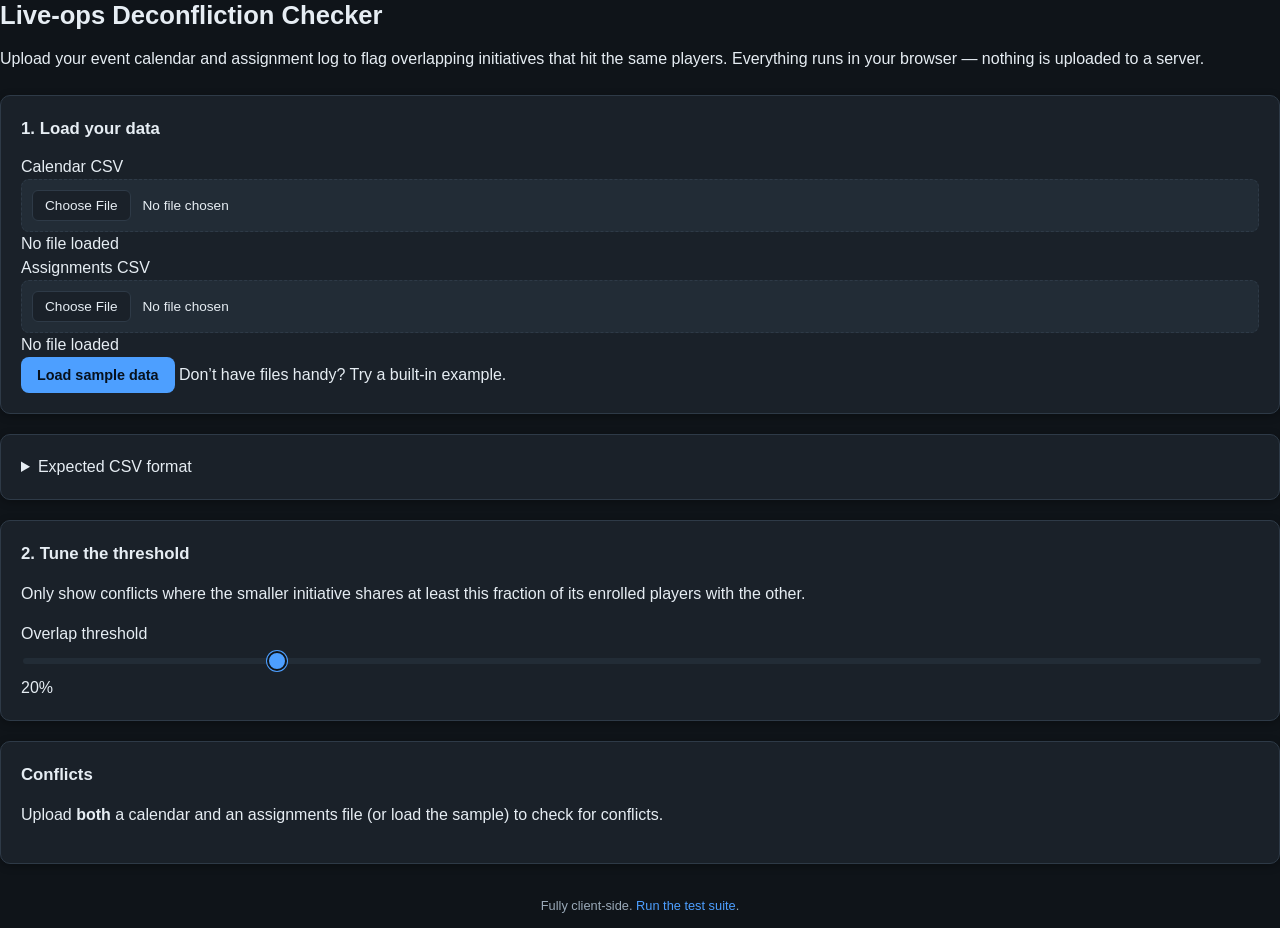
==== index.html @ 66efedea "Add Live-ops Deconfliction Checker static web app Self-contained client-side tool to flag concurrent" ====
<!DOCTYPE html>
<html lang="en">
<head>
  <meta charset="utf-8" />
  <meta name="viewport" content="width=device-width, initial-scale=1" />
  <title>Live-ops Deconfliction Checker</title>
  <meta name="description" content="Client-side tool to flag overlapping live-ops initiatives that share enrolled players." />
  <!-- CSV parsing is self-contained in js/core.js — no runtime CDN dependency. -->
  <!-- Stylesheet (relative path for GitHub Pages) -->
  <link rel="stylesheet" href="styles.css" />
</head>
<body>
  <header class="app-header">
    <h1>Live-ops Deconfliction Checker</h1>
    <p class="tagline">
      Upload your event calendar and assignment log to flag overlapping
      initiatives that hit the same players. Everything runs in your browser —
      nothing is uploaded to a server.
    </p>
  </header>

  <main class="app-main">
    <!-- ============ Inputs ============ -->
    <section class="panel inputs-panel" aria-labelledby="inputs-heading">
      <h2 id="inputs-heading">1. Load your data</h2>

      <div class="input-grid">
        <div class="input-field">
          <label for="calendar-input">Calendar CSV</label>
          <input
            type="file"
            id="calendar-input"
            accept=".csv,text/csv"
            aria-describedby="calendar-status"
          />
          <span id="calendar-status" class="file-status" data-loaded="false">No file loaded</span>
        </div>

        <div class="input-field">
          <label for="assignments-input">Assignments CSV</label>
          <input
            type="file"
            id="assignments-input"
            accept=".csv,text/csv"
            aria-describedby="assignments-status"
          />
          <span id="assignments-status" class="file-status" data-loaded="false">No file loaded</span>
        </div>
      </div>

      <div class="sample-row">
        <button type="button" id="load-sample-btn" class="btn btn-secondary">
          Load sample data
        </button>
        <span class="sample-hint">Don’t have files handy? Try a built-in example.</span>
      </div>
    </section>

    <!-- ============ Schema / format help ============ -->
    <section class="panel help-panel" aria-labelledby="help-heading">
      <details>
        <summary id="help-heading">Expected CSV format</summary>
        <div class="help-body">
          <h3>Calendar CSV</h3>
          <p>One row per initiative. Dates are ISO <code>YYYY-MM-DD</code>; the window is inclusive of both ends.</p>
          <div class="code-sample">
            <pre><code>initiative_id,name,start_date,end_date,segment_predicate
summer_sale,Summer Sale,2026-07-01,2026-07-14,
double_xp,Double XP Weekend,2026-07-10,2026-07-12,</code></pre>
          </div>
          <ul class="field-list">
            <li><code>initiative_id</code> — unique id (string)</li>
            <li><code>name</code> — human-readable label</li>
            <li><code>start_date</code>, <code>end_date</code> — ISO dates, inclusive</li>
            <li><code>segment_predicate</code> — optional, may be blank</li>
          </ul>

          <h3>Assignments CSV</h3>
          <p>One row per player enrolled in an initiative. Duplicate (player, initiative) rows are de-duplicated.</p>
          <div class="code-sample">
            <pre><code>initiative_id,player_id
summer_sale,player_001
double_xp,player_001</code></pre>
          </div>
          <ul class="field-list">
            <li><code>initiative_id</code> — must match a calendar initiative</li>
            <li><code>player_id</code> — enrolled player id (string)</li>
          </ul>
        </div>
      </details>
    </section>

    <!-- ============ Threshold control ============ -->
    <section class="panel threshold-panel" aria-labelledby="threshold-heading">
      <h2 id="threshold-heading">2. Tune the threshold</h2>
      <p class="threshold-help">
        Only show conflicts where the smaller initiative shares at least this
        fraction of its enrolled players with the other.
      </p>
      <div class="threshold-control">
        <label for="threshold-slider">Overlap threshold</label>
        <input
          type="range"
          id="threshold-slider"
          min="0"
          max="100"
          step="1"
          value="20"
          aria-describedby="threshold-readout"
        />
        <output id="threshold-readout" for="threshold-slider">20%</output>
      </div>
    </section>

    <!-- ============ Validation error banner ============ -->
    <div
      id="error-banner"
      class="error-banner"
      role="alert"
      aria-live="assertive"
      hidden
    >
      <div class="error-banner-content">
        <strong class="error-banner-title">We couldn’t read that file</strong>
        <ul id="error-list" class="error-list"></ul>
      </div>
      <button type="button" id="error-dismiss" class="error-dismiss" aria-label="Dismiss errors">&times;</button>
    </div>

    <!-- ============ Results ============ -->
    <section class="panel results-panel" aria-labelledby="results-heading">
      <h2 id="results-heading">Conflicts</h2>

      <!-- Interim prompt: shown until both files are loaded -->
      <div id="prompt-state" class="state-message prompt-state">
        <p>Upload <strong>both</strong> a calendar and an assignments file (or load the sample) to check for conflicts.</p>
      </div>

      <!-- Empty state: both files loaded, no conflicts at current threshold -->
      <div id="empty-state" class="state-message empty-state" hidden>
        <p>No conflicts at or above the current threshold. 🎉</p>
        <p class="empty-hint">Try lowering the threshold to surface weaker overlaps.</p>
      </div>

      <!-- Flag cards rendered here by js/app.js -->
      <ul id="flag-list" class="flag-list" aria-live="polite"></ul>
    </section>
  </main>

  <footer class="app-footer">
    <p>
      Fully client-side. <a href="tests.html">Run the test suite</a>.
    </p>
  </footer>

  <!-- App controller (ES module, relative path for GitHub Pages) -->
  <script type="module" src="js/app.js"></script>
</body>
</html>
---- styles.css ----
:root {
  --bg: #0f1419;
  --surface: #1a2129;
  --surface-2: #222c36;
  --border: #2e3a47;
  --text: #e6edf3;
  --text-muted: #9aa9b8;
  --accent: #4d9fff;
  --accent-hover: #6cb0ff;
  --low: #2f9e6f;
  --low-bg: rgba(47, 158, 111, 0.15);
  --medium: #d9a13b;
  --medium-bg: rgba(217, 161, 59, 0.15);
  --high: #e0573e;
  --high-bg: rgba(224, 87, 62, 0.15);
  --error: #e0573e;
  --error-bg: rgba(224, 87, 62, 0.12);
  --radius: 10px;
  --shadow: 0 2px 8px rgba(0, 0, 0, 0.3);
  --maxw: 880px;
}

* {
  box-sizing: border-box;
}

html {
  -webkit-text-size-adjust: 100%;
}

body {
  margin: 0;
  padding: 0;
  background: var(--bg);
  color: var(--text);
  font-family: -apple-system, BlinkMacSystemFont, "Segoe UI", Roboto, Helvetica,
    Arial, sans-serif;
  font-size: 16px;
  line-height: 1.5;
}

.page {
  max-width: var(--maxw);
  margin: 0 auto;
  padding: 24px 20px 64px;
}

/* ---------- Header ---------- */
.app-header {
  margin-bottom: 24px;
}

.app-header h1 {
  margin: 0 0 6px;
  font-size: 1.6rem;
  line-height: 1.2;
}

.app-header .subtitle {
  margin: 0;
  color: var(--text-muted);
  font-size: 0.95rem;
}

/* ---------- Generic section/panel ---------- */
.panel {
  background: var(--surface);
  border: 1px solid var(--border);
  border-radius: var(--radius);
  padding: 20px;
  margin-bottom: 20px;
  box-shadow: var(--shadow);
}

.panel h2 {
  margin: 0 0 14px;
  font-size: 1.05rem;
  font-weight: 600;
}

/* ---------- File inputs ---------- */
.inputs-grid {
  display: grid;
  grid-template-columns: 1fr 1fr;
  gap: 16px;
}

.field {
  display: flex;
  flex-direction: column;
  gap: 6px;
}

.field label {
  font-weight: 600;
  font-size: 0.9rem;
}

.field .hint {
  color: var(--text-muted);
  font-size: 0.8rem;
}

input[type="file"] {
  width: 100%;
  padding: 10px;
  background: var(--surface-2);
  border: 1px dashed var(--border);
  border-radius: 8px;
  color: var(--text);
  font-size: 0.85rem;
  cursor: pointer;
}

input[type="file"]::file-selector-button {
  margin-right: 12px;
  padding: 7px 12px;
  background: var(--surface);
  border: 1px solid var(--border);
  border-radius: 6px;
  color: var(--text);
  font-size: 0.85rem;
  cursor: pointer;
}

input[type="file"]::file-selector-button:hover {
  border-color: var(--accent);
}

/* ---------- Buttons ---------- */
.btn {
  display: inline-flex;
  align-items: center;
  justify-content: center;
  gap: 8px;
  padding: 10px 16px;
  background: var(--accent);
  color: #07111d;
  border: none;
  border-radius: 8px;
  font-size: 0.9rem;
  font-weight: 600;
  cursor: pointer;
  transition: background 0.15s ease;
}

.btn:hover {
  background: var(--accent-hover);
}

.btn:focus-visible {
  outline: 2px solid var(--accent-hover);
  outline-offset: 2px;
}

.btn.secondary {
  background: var(--surface-2);
  color: var(--text);
  border: 1px solid var(--border);
}

.btn.secondary:hover {
  border-color: var(--accent);
  background: var(--surface);
}

.actions-row {
  display: flex;
  flex-wrap: wrap;
  gap: 12px;
  align-items: center;
  margin-top: 16px;
}

/* ---------- Format help ---------- */
.format-help summary {
  cursor: pointer;
  font-weight: 600;
  font-size: 0.9rem;
  color: var(--accent);
}

.format-help summary:hover {
  color: var(--accent-hover);
}

.format-help[open] summary {
  margin-bottom: 12px;
}

.format-help h3 {
  margin: 14px 0 6px;
  font-size: 0.9rem;
}

.code-block {
  display: block;
  overflow-x: auto;
  padding: 12px;
  background: var(--bg);
  border: 1px solid var(--border);
  border-radius: 8px;
  font-family: "SF Mono", "Fira Code", Consolas, Menlo, monospace;
  font-size: 0.8rem;
  line-height: 1.6;
  white-space: pre;
  color: var(--text-muted);
}

/* ---------- Threshold slider ---------- */
.threshold-control {
  display: flex;
  flex-direction: column;
  gap: 10px;
}

.threshold-label-row {
  display: flex;
  justify-content: space-between;
  align-items: baseline;
  gap: 12px;
}

.threshold-label-row label {
  font-weight: 600;
  font-size: 0.95rem;
}

.threshold-readout {
  font-variant-numeric: tabular-nums;
  font-size: 1.15rem;
  font-weight: 700;
  color: var(--accent);
}

input[type="range"] {
  -webkit-appearance: none;
  appearance: none;
  width: 100%;
  height: 6px;
  border-radius: 3px;
  background: var(--surface-2);
  outline: none;
  cursor: pointer;
}

input[type="range"]::-webkit-slider-thumb {
  -webkit-appearance: none;
  appearance: none;
  width: 20px;
  height: 20px;
  border-radius: 50%;
  background: var(--accent);
  border: 2px solid var(--bg);
  box-shadow: 0 0 0 1px var(--accent);
  cursor: pointer;
}

input[type="range"]::-moz-range-thumb {
  width: 18px;
  height: 18px;
  border-radius: 50%;
  background: var(--accent);
  border: 2px solid var(--bg);
  cursor: pointer;
}

input[type="range"]:focus-visible::-webkit-slider-thumb {
  box-shadow: 0 0 0 3px var(--accent-hover);
}

.threshold-scale {
  display: flex;
  justify-content: space-between;
  color: var(--text-muted);
  font-size: 0.75rem;
  font-variant-numeric: tabular-nums;
}

/* ---------- Error banner ---------- */
.error-banner {
  display: flex;
  align-items: flex-start;
  gap: 12px;
  padding: 14px 16px;
  margin-bottom: 20px;
  background: var(--error-bg);
  border: 1px solid var(--error);
  border-radius: var(--radius);
  color: var(--text);
}

.error-banner[hidden] {
  display: none;
}

.error-banner .error-icon {
  flex: 0 0 auto;
  font-size: 1.1rem;
  line-height: 1.4;
}

.error-banner .error-body {
  flex: 1 1 auto;
  min-width: 0;
}

.error-banner .error-title {
  font-weight: 700;
  margin-bottom: 4px;
}

.error-banner ul {
  margin: 6px 0 0;
  padding-left: 18px;
}

.error-banner li {
  font-size: 0.88rem;
  margin-bottom: 3px;
  word-break: break-word;
}

.error-dismiss {
  flex: 0 0 auto;
  background: transparent;
  border: none;
  color: var(--text-muted);
  font-size: 1.3rem;
  line-height: 1;
  cursor: pointer;
  padding: 0 4px;
}

.error-dismiss:hover {
  color: var(--text);
}

/* ---------- Results header ---------- */
.results-header {
  display: flex;
  flex-wrap: wrap;
  align-items: baseline;
  justify-content: space-between;
  gap: 8px;
  margin-bottom: 14px;
}

.results-header h2 {
  margin: 0;
  font-size: 1.1rem;
}

.results-count {
  color: var(--text-muted);
  font-size: 0.9rem;
  font-variant-numeric: tabular-nums;
}

/* ---------- Flag cards ---------- */
.flag-list {
  display: flex;
  flex-direction: column;
  gap: 14px;
  list-style: none;
  margin: 0;
  padding: 0;
}

.flag-card {
  background: var(--surface);
  border: 1px solid var(--border);
  border-left-width: 4px;
  border-radius: var(--radius);
  padding: 16px 18px;
  box-shadow: var(--shadow);
}

.flag-card.impact-low {
  border-left-color: var(--low);
}

.flag-card.impact-medium {
  border-left-color: var(--medium);
}

.flag-card.impact-high {
  border-left-color: var(--high);
}

.flag-card-top {
  display: flex;
  align-items: flex-start;
  justify-content: space-between;
  gap: 12px;
  margin-bottom: 12px;
}

.flag-pair {
  font-size: 1.02rem;
  font-weight: 600;
  line-height: 1.35;
}

.flag-pair .vs {
  color: var(--text-muted);
  font-weight: 400;
  padding: 0 6px;
}

/* ---------- Impact badge ---------- */
.impact-badge {
  flex: 0 0 auto;
  display: inline-flex;
  align-items: center;
  padding: 4px 11px;
  border-radius: 999px;
  font-size: 0.72rem;
  font-weight: 700;
  letter-spacing: 0.05em;
  text-transform: uppercase;
  white-space: nowrap;
  border: 1px solid transparent;
}

.impact-badge.impact-low {
  color: var(--low);
  background: var(--low-bg);
  border-color: var(--low);
}

.impact-badge.impact-medium {
  color: var(--medium);
  background: var(--medium-bg);
  border-color: var(--medium);
}

.impact-badge.impact-high {
  color: var(--high);
  background: var(--high-bg);
  border-color: var(--high);
}

/* ---------- Card metrics ---------- */
.flag-metrics {
  display: grid;
  grid-template-columns: repeat(3, 1fr);
  gap: 12px;
}

.metric {
  background: var(--surface-2);
  border-radius: 8px;
  padding: 10px 12px;
}

.metric .metric-value {
  display: block;
  font-size: 1.25rem;
  font-weight: 700;
  font-variant-numeric: tabular-nums;
  line-height: 1.1;
}

.metric .metric-label {
  display: block;
  margin-top: 3px;
  color: var(--text-muted);
  font-size: 0.74rem;
  text-transform: uppercase;
  letter-spacing: 0.04em;
}

/* ---------- States (empty / prompt) ---------- */
.state {
  text-align: center;
  padding: 40px 24px;
  background: var(--surface);
  border: 1px dashed var(--border);
  border-radius: var(--radius);
  color: var(--text-muted);
}

.state[hidden] {
  display: none;
}

.state .state-icon {
  font-size: 2rem;
  display: block;
  margin-bottom: 10px;
}

.state .state-title {
  color: var(--text);
  font-size: 1.05rem;
  font-weight: 600;
  margin: 0 0 6px;
}

.state .state-text {
  margin: 0;
  font-size: 0.9rem;
}

.empty-state.state {
  border-color: var(--low);
}

.empty-state .state-icon {
  color: var(--low);
}

/* ---------- Footer ---------- */
.app-footer {
  margin-top: 32px;
  text-align: center;
  color: var(--text-muted);
  font-size: 0.8rem;
}

.app-footer a {
  color: var(--accent);
  text-decoration: none;
}

.app-footer a:hover {
  text-decoration: underline;
}

/* ---------- Utilities ---------- */
[hidden] {
  display: none !important;
}

.visually-hidden {
  position: absolute;
  width: 1px;
  height: 1px;
  padding: 0;
  margin: -1px;
  overflow: hidden;
  clip: rect(0, 0, 0, 0);
  white-space: nowrap;
  border: 0;
}

/* ---------- Responsive ---------- */
@media (max-width: 640px) {
  .page {
    padding: 18px 14px 48px;
  }

  .app-header h1 {
    font-size: 1.35rem;
  }

  .inputs-grid {
    grid-template-columns: 1fr;
  }

  .flag-metrics {
    grid-template-columns: 1fr;
  }

  .flag-card-top {
    flex-direction: column;
    align-items: flex-start;
  }

  .actions-row .btn {
    flex: 1 1 auto;
  }
}

@media (prefers-reduced-motion: reduce) {
  * {
    transition: none !important;
  }
}
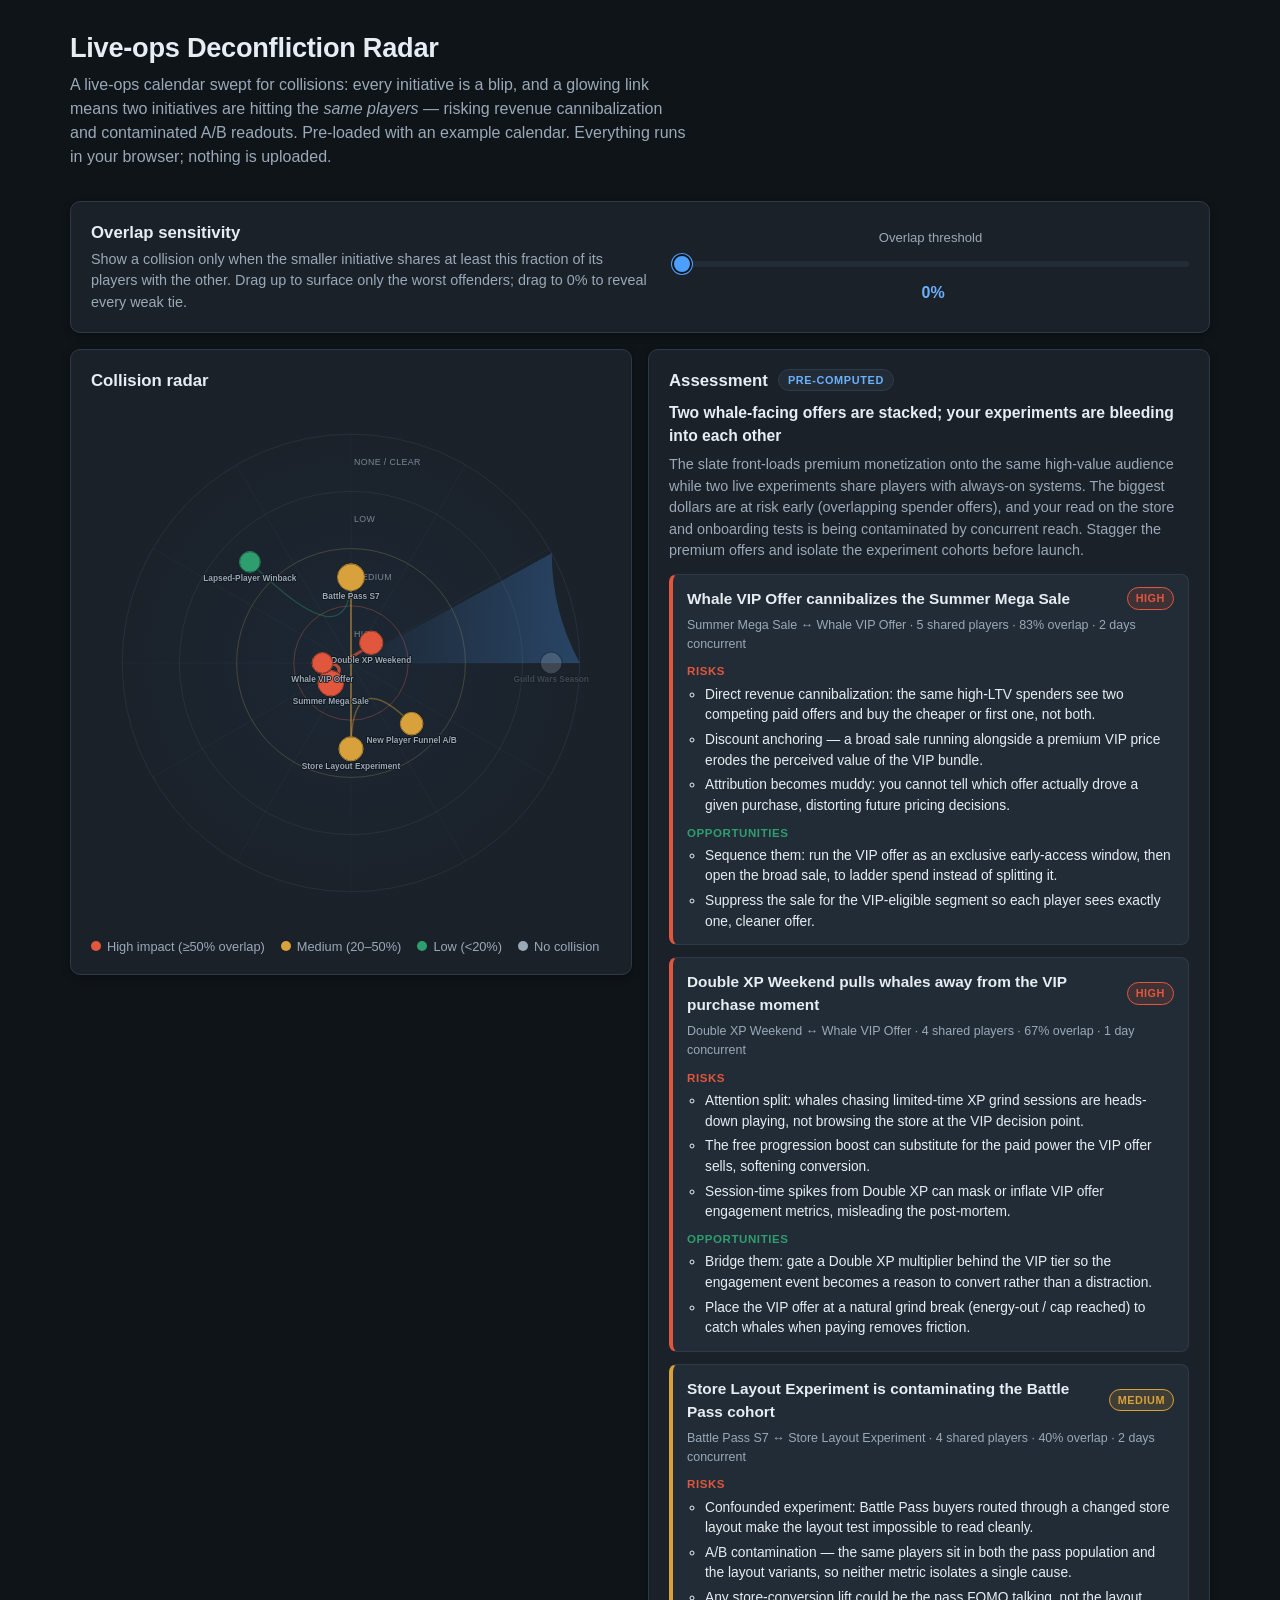
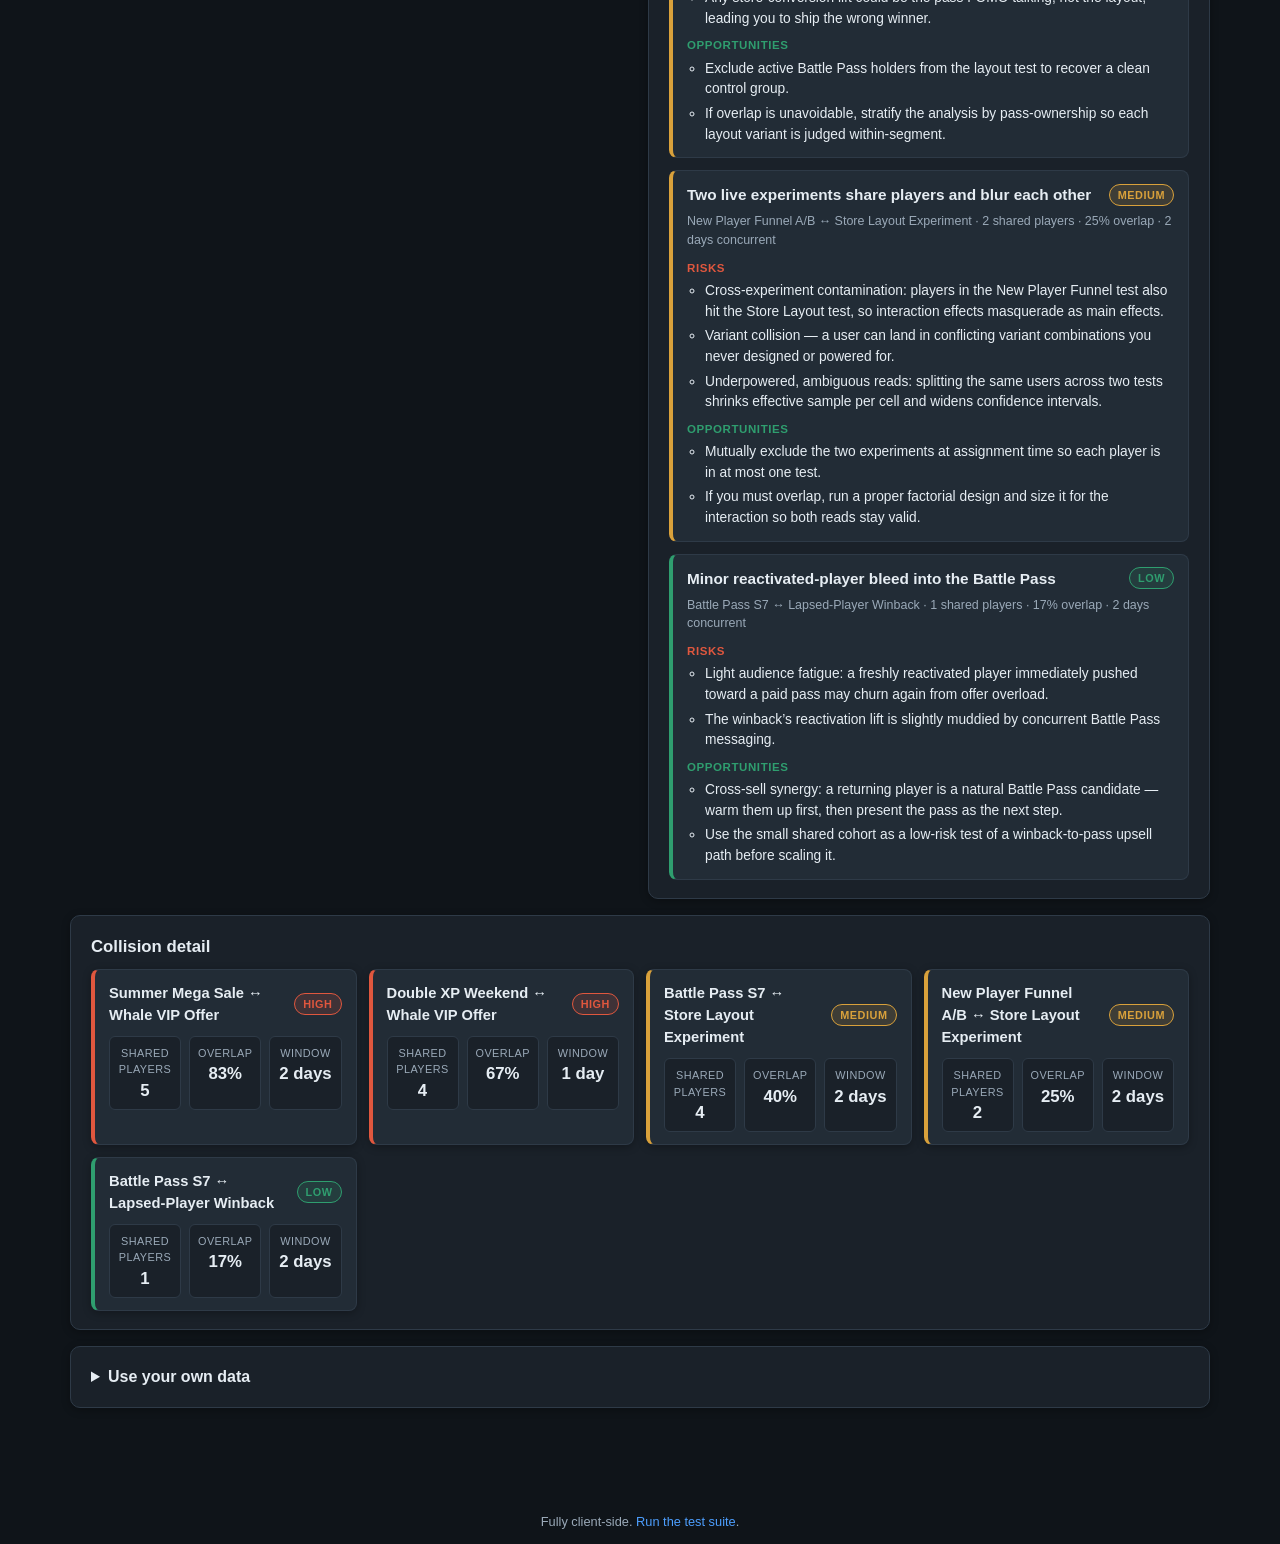
==== commit 066c1f43: "Redesign as a pre-populated radar dashboard with baked-in assessment The app now auto-loads a richer" ====
--- a/index.html
+++ b/index.html
@@ -3,114 +3,93 @@
 <head>
   <meta charset="utf-8" />
   <meta name="viewport" content="width=device-width, initial-scale=1" />
-  <title>Live-ops Deconfliction Checker</title>
-  <meta name="description" content="Client-side tool to flag overlapping live-ops initiatives that share enrolled players." />
+  <title>Live-ops Deconfliction Radar</title>
+  <meta name="description" content="Client-side radar that flags overlapping live-ops initiatives sharing enrolled players, with a pre-computed risk/opportunity assessment." />
+  <!-- Inline empty favicon: suppresses the browser's default /favicon.ico request (no file, no network). -->
+  <link rel="icon" href="data:," />
   <!-- CSV parsing is self-contained in js/core.js — no runtime CDN dependency. -->
-  <!-- Stylesheet (relative path for GitHub Pages) -->
+  <!-- Stylesheets (relative paths for GitHub Pages subpath hosting). -->
   <link rel="stylesheet" href="styles.css" />
+  <link rel="stylesheet" href="radar.css" />
 </head>
 <body>
   <header class="app-header">
-    <h1>Live-ops Deconfliction Checker</h1>
+    <h1>Live-ops Deconfliction Radar</h1>
     <p class="tagline">
-      Upload your event calendar and assignment log to flag overlapping
-      initiatives that hit the same players. Everything runs in your browser —
-      nothing is uploaded to a server.
+      A live-ops calendar swept for collisions: every initiative is a blip,
+      and a glowing link means two initiatives are hitting the <em>same
+      players</em> — risking revenue cannibalization and contaminated A/B
+      readouts. Pre-loaded with an example calendar. Everything runs in your
+      browser; nothing is uploaded.
     </p>
   </header>
 
   <main class="app-main">
-    <!-- ============ Inputs ============ -->
-    <section class="panel inputs-panel" aria-labelledby="inputs-heading">
-      <h2 id="inputs-heading">1. Load your data</h2>
-
-      <div class="input-grid">
-        <div class="input-field">
-          <label for="calendar-input">Calendar CSV</label>
-          <input
-            type="file"
-            id="calendar-input"
-            accept=".csv,text/csv"
-            aria-describedby="calendar-status"
-          />
-          <span id="calendar-status" class="file-status" data-loaded="false">No file loaded</span>
-        </div>
-
-        <div class="input-field">
-          <label for="assignments-input">Assignments CSV</label>
-          <input
-            type="file"
-            id="assignments-input"
-            accept=".csv,text/csv"
-            aria-describedby="assignments-status"
-          />
-          <span id="assignments-status" class="file-status" data-loaded="false">No file loaded</span>
-        </div>
-      </div>
-
-      <div class="sample-row">
-        <button type="button" id="load-sample-btn" class="btn btn-secondary">
-          Load sample data
-        </button>
-        <span class="sample-hint">Don’t have files handy? Try a built-in example.</span>
-      </div>
-    </section>
-
-    <!-- ============ Schema / format help ============ -->
-    <section class="panel help-panel" aria-labelledby="help-heading">
-      <details>
-        <summary id="help-heading">Expected CSV format</summary>
-        <div class="help-body">
-          <h3>Calendar CSV</h3>
-          <p>One row per initiative. Dates are ISO <code>YYYY-MM-DD</code>; the window is inclusive of both ends.</p>
-          <div class="code-sample">
-            <pre><code>initiative_id,name,start_date,end_date,segment_predicate
-summer_sale,Summer Sale,2026-07-01,2026-07-14,
-double_xp,Double XP Weekend,2026-07-10,2026-07-12,</code></pre>
-          </div>
-          <ul class="field-list">
-            <li><code>initiative_id</code> — unique id (string)</li>
-            <li><code>name</code> — human-readable label</li>
-            <li><code>start_date</code>, <code>end_date</code> — ISO dates, inclusive</li>
-            <li><code>segment_predicate</code> — optional, may be blank</li>
-          </ul>
-
-          <h3>Assignments CSV</h3>
-          <p>One row per player enrolled in an initiative. Duplicate (player, initiative) rows are de-duplicated.</p>
-          <div class="code-sample">
-            <pre><code>initiative_id,player_id
-summer_sale,player_001
-double_xp,player_001</code></pre>
-          </div>
-          <ul class="field-list">
-            <li><code>initiative_id</code> — must match a calendar initiative</li>
-            <li><code>player_id</code> — enrolled player id (string)</li>
-          </ul>
-        </div>
-      </details>
-    </section>
-
     <!-- ============ Threshold control ============ -->
     <section class="panel threshold-panel" aria-labelledby="threshold-heading">
-      <h2 id="threshold-heading">2. Tune the threshold</h2>
-      <p class="threshold-help">
-        Only show conflicts where the smaller initiative shares at least this
-        fraction of its enrolled players with the other.
-      </p>
-      <div class="threshold-control">
-        <label for="threshold-slider">Overlap threshold</label>
-        <input
-          type="range"
-          id="threshold-slider"
-          min="0"
-          max="100"
-          step="1"
-          value="20"
-          aria-describedby="threshold-readout"
-        />
-        <output id="threshold-readout" for="threshold-slider">20%</output>
+      <div class="threshold-row">
+        <div class="threshold-copy">
+          <h2 id="threshold-heading">Overlap sensitivity</h2>
+          <p class="threshold-help">
+            Show a collision only when the smaller initiative shares at least
+            this fraction of its players with the other. Drag up to surface only
+            the worst offenders; drag to 0% to reveal every weak tie.
+          </p>
+        </div>
+        <div class="threshold-control">
+          <label for="threshold-slider">Overlap threshold</label>
+          <input
+            type="range"
+            id="threshold-slider"
+            min="0"
+            max="100"
+            step="1"
+            value="0"
+            aria-describedby="threshold-readout"
+          />
+          <output id="threshold-readout" for="threshold-slider">0%</output>
+        </div>
       </div>
     </section>
+
+    <!-- ============ Dashboard: radar + assessment ============ -->
+    <div class="dashboard">
+      <!-- Radar scope -->
+      <section class="panel radar-panel" aria-labelledby="radar-heading">
+        <h2 id="radar-heading">Collision radar</h2>
+        <div class="radar-stage">
+          <svg
+            id="radar"
+            class="radar-svg"
+            viewBox="0 0 1000 1000"
+            role="img"
+            aria-labelledby="radar-heading"
+            aria-describedby="radar-desc"
+          ></svg>
+          <p id="radar-desc" class="visually-hidden">
+            Radar scope. Each blip is a live-ops initiative; distance from the
+            centre is its collision risk and blip size is its enrolled
+            population. Lines connect initiatives that share players, coloured by
+            impact.
+          </p>
+        </div>
+        <div id="radar-legend" class="radar-legend" aria-hidden="false"></div>
+      </section>
+
+      <!-- Pre-computed assessment -->
+      <section class="panel assessment-panel" aria-labelledby="assessment-heading">
+        <div class="assessment-titlebar">
+          <h2 id="assessment-heading">Assessment</h2>
+          <span class="assessment-badge" title="This narrative ships with the demo. The hard numbers are computed live in your browser; the qualitative risk/opportunity read is pre-written, not a live model call.">Pre-computed</span>
+        </div>
+        <div id="assessment-overall" class="assessment-overall"></div>
+        <ol id="assessment-pairs" class="assessment-pairs" aria-live="polite"></ol>
+        <p id="assessment-empty" class="assessment-empty" hidden>
+          No collisions at or above the current threshold — the calendar looks
+          clear. Lower the threshold to inspect weaker overlaps.
+        </p>
+      </section>
+    </div>
 
     <!-- ============ Validation error banner ============ -->
     <div
@@ -127,23 +106,93 @@
       <button type="button" id="error-dismiss" class="error-dismiss" aria-label="Dismiss errors">&times;</button>
     </div>
 
-    <!-- ============ Results ============ -->
+    <!-- ============ Conflict detail cards ============ -->
     <section class="panel results-panel" aria-labelledby="results-heading">
-      <h2 id="results-heading">Conflicts</h2>
-
-      <!-- Interim prompt: shown until both files are loaded -->
-      <div id="prompt-state" class="state-message prompt-state">
-        <p>Upload <strong>both</strong> a calendar and an assignments file (or load the sample) to check for conflicts.</p>
-      </div>
-
-      <!-- Empty state: both files loaded, no conflicts at current threshold -->
+      <h2 id="results-heading">Collision detail</h2>
+
+      <!-- Interim prompt: only shown if data somehow fails to auto-load. -->
+      <div id="prompt-state" class="state-message prompt-state" hidden>
+        <p>Load a calendar and an assignments file (below) to check for collisions.</p>
+      </div>
+
+      <!-- Empty state: data loaded, nothing at/above the current threshold. -->
       <div id="empty-state" class="state-message empty-state" hidden>
-        <p>No conflicts at or above the current threshold. 🎉</p>
-        <p class="empty-hint">Try lowering the threshold to surface weaker overlaps.</p>
-      </div>
-
-      <!-- Flag cards rendered here by js/app.js -->
+        <p>No collisions at or above the current threshold. 🎉</p>
+        <p class="empty-hint">Lower the threshold to surface weaker overlaps.</p>
+      </div>
+
+      <!-- Detail cards rendered here by js/app.js -->
       <ul id="flag-list" class="flag-list" aria-live="polite"></ul>
+    </section>
+
+    <!-- ============ Advanced: bring your own data ============ -->
+    <section class="panel inputs-panel" aria-labelledby="inputs-heading">
+      <details>
+        <summary id="inputs-heading">Use your own data</summary>
+        <div class="inputs-body">
+          <p class="inputs-intro">
+            The radar above is pre-loaded with a sample calendar. Swap in your
+            own exports — everything stays in your browser.
+          </p>
+          <div class="input-grid">
+            <div class="input-field">
+              <label for="calendar-input">Calendar CSV</label>
+              <input
+                type="file"
+                id="calendar-input"
+                accept=".csv,text/csv"
+                aria-describedby="calendar-status"
+              />
+              <span id="calendar-status" class="file-status" data-loaded="false">Using sample</span>
+            </div>
+
+            <div class="input-field">
+              <label for="assignments-input">Assignments CSV</label>
+              <input
+                type="file"
+                id="assignments-input"
+                accept=".csv,text/csv"
+                aria-describedby="assignments-status"
+              />
+              <span id="assignments-status" class="file-status" data-loaded="false">Using sample</span>
+            </div>
+          </div>
+
+          <div class="sample-row">
+            <button type="button" id="load-sample-btn" class="btn btn-secondary">
+              Reload sample data
+            </button>
+            <span class="sample-hint">Reset the radar back to the built-in example.</span>
+          </div>
+
+          <h3>Expected CSV format</h3>
+          <h4>Calendar CSV</h4>
+          <p>One row per initiative. Dates are ISO <code>YYYY-MM-DD</code>; the window is inclusive of both ends.</p>
+          <div class="code-sample">
+            <pre><code>initiative_id,name,start_date,end_date,segment_predicate
+summer_sale,Summer Sale,2026-07-01,2026-07-14,
+double_xp,Double XP Weekend,2026-07-10,2026-07-12,</code></pre>
+          </div>
+          <ul class="field-list">
+            <li><code>initiative_id</code> — unique id (string)</li>
+            <li><code>name</code> — human-readable label</li>
+            <li><code>start_date</code>, <code>end_date</code> — ISO dates, inclusive</li>
+            <li><code>segment_predicate</code> — optional, may be blank</li>
+          </ul>
+
+          <h4>Assignments CSV</h4>
+          <p>One row per player enrolled in an initiative. Duplicate (player, initiative) rows are de-duplicated.</p>
+          <div class="code-sample">
+            <pre><code>initiative_id,player_id
+summer_sale,player_001
+double_xp,player_001</code></pre>
+          </div>
+          <ul class="field-list">
+            <li><code>initiative_id</code> — must match a calendar initiative</li>
+            <li><code>player_id</code> — enrolled player id (string)</li>
+          </ul>
+        </div>
+      </details>
     </section>
   </main>
 
--- a/styles.css
+++ b/styles.css
@@ -578,3 +578,499 @@
     transition: none !important;
   }
 }
+
+/* ===========================================================================
+ * v2 — Radar dashboard layout. Appended after the legacy rules so these win
+ * on equal specificity. Uses the palette custom properties defined in :root.
+ * Class names here match what index.html + js/app.js emit.
+ * ========================================================================= */
+
+body {
+  background: var(--bg);
+  color: var(--text);
+  font-family: -apple-system, BlinkMacSystemFont, "Segoe UI", Roboto, Helvetica, Arial, sans-serif;
+  line-height: 1.5;
+  margin: 0;
+}
+
+.app-header,
+.app-main,
+.app-footer {
+  max-width: 1180px;
+  margin-left: auto;
+  margin-right: auto;
+  padding-left: 20px;
+  padding-right: 20px;
+}
+
+.app-header {
+  padding-top: 32px;
+  padding-bottom: 8px;
+}
+
+.app-header h1 {
+  font-size: 1.7rem;
+  margin: 0 0 8px;
+  letter-spacing: -0.01em;
+}
+
+.app-header .tagline {
+  color: var(--text-muted);
+  max-width: 70ch;
+  margin: 0;
+}
+
+.app-main {
+  padding-bottom: 56px;
+}
+
+.panel {
+  background: var(--surface);
+  border: 1px solid var(--border);
+  border-radius: var(--radius);
+  box-shadow: var(--shadow);
+  padding: 18px 20px;
+  margin: 16px 0;
+}
+
+.panel h2 {
+  font-size: 1.05rem;
+  margin: 0 0 10px;
+}
+
+/* ---------- Threshold ---------- */
+.threshold-row {
+  display: flex;
+  gap: 24px;
+  align-items: center;
+  flex-wrap: wrap;
+}
+
+.threshold-copy {
+  flex: 1 1 320px;
+  min-width: 260px;
+}
+
+.threshold-copy h2 {
+  margin-bottom: 4px;
+}
+
+.threshold-help {
+  color: var(--text-muted);
+  font-size: 0.9rem;
+  margin: 0;
+}
+
+.threshold-control {
+  flex: 1 1 280px;
+  display: flex;
+  align-items: center;
+  gap: 12px;
+  min-width: 240px;
+}
+
+.threshold-control label {
+  font-size: 0.82rem;
+  color: var(--text-muted);
+  white-space: nowrap;
+}
+
+.threshold-control input[type="range"] {
+  flex: 1 1 auto;
+  accent-color: var(--accent);
+  min-width: 120px;
+}
+
+#threshold-readout {
+  font-variant-numeric: tabular-nums;
+  font-weight: 700;
+  color: var(--accent-hover);
+  min-width: 3.2ch;
+  text-align: right;
+}
+
+/* ---------- Dashboard grid ---------- */
+.dashboard {
+  display: grid;
+  grid-template-columns: minmax(0, 1fr) minmax(0, 1fr);
+  gap: 16px;
+  align-items: start;
+}
+
+@media (max-width: 880px) {
+  .dashboard {
+    grid-template-columns: 1fr;
+  }
+}
+
+/* ---------- Radar ---------- */
+.radar-panel {
+  margin: 0;
+}
+
+.radar-stage {
+  width: 100%;
+  max-width: 560px;
+  margin: 0 auto;
+}
+
+.radar-svg {
+  display: block;
+  width: 100%;
+  height: auto;
+  aspect-ratio: 1 / 1;
+}
+
+.radar-legend {
+  display: flex;
+  flex-wrap: wrap;
+  gap: 10px 16px;
+  margin-top: 14px;
+  font-size: 0.8rem;
+  color: var(--text-muted);
+}
+
+.legend-item {
+  display: inline-flex;
+  align-items: center;
+  gap: 6px;
+}
+
+.legend-dot {
+  width: 10px;
+  height: 10px;
+  border-radius: 50%;
+  background: var(--text-muted);
+  flex: none;
+}
+
+.legend-high .legend-dot { background: var(--high); }
+.legend-medium .legend-dot { background: var(--medium); }
+.legend-low .legend-dot { background: var(--low); }
+.legend-none .legend-dot { background: var(--text-muted); }
+
+/* ---------- Assessment ---------- */
+.assessment-panel {
+  margin: 0;
+}
+
+.assessment-titlebar {
+  display: flex;
+  align-items: center;
+  gap: 10px;
+  margin-bottom: 8px;
+}
+
+.assessment-titlebar h2 {
+  margin: 0;
+}
+
+.assessment-badge {
+  font-size: 0.68rem;
+  text-transform: uppercase;
+  letter-spacing: 0.06em;
+  font-weight: 700;
+  color: var(--accent-hover);
+  border: 1px solid var(--border);
+  background: var(--surface-2);
+  border-radius: 999px;
+  padding: 2px 9px;
+  cursor: help;
+}
+
+.assessment-overall__headline {
+  font-size: 0.98rem;
+  margin: 0 0 6px;
+}
+
+.assessment-overall__summary {
+  color: var(--text-muted);
+  font-size: 0.9rem;
+  margin: 0 0 12px;
+}
+
+.assessment-overall__note {
+  border-left: 3px solid var(--accent);
+  padding-left: 10px;
+}
+
+.assessment-pairs {
+  list-style: none;
+  margin: 0;
+  padding: 0;
+  display: flex;
+  flex-direction: column;
+  gap: 12px;
+}
+
+.assessment-item {
+  background: var(--surface-2);
+  border: 1px solid var(--border);
+  border-left-width: 4px;
+  border-radius: 8px;
+  padding: 12px 14px;
+}
+
+.assessment-item.impact-high { border-left-color: var(--high); }
+.assessment-item.impact-medium { border-left-color: var(--medium); }
+.assessment-item.impact-low { border-left-color: var(--low); }
+
+/* Transient highlight when a radar blip/link points here. */
+.assessment-item.is-flash {
+  animation: assess-flash 1.2s ease-out;
+}
+
+@keyframes assess-flash {
+  0%   { box-shadow: 0 0 0 2px var(--accent-hover), 0 0 14px 2px var(--accent); }
+  100% { box-shadow: 0 0 0 0 transparent; }
+}
+
+@media (prefers-reduced-motion: reduce) {
+  .assessment-item.is-flash {
+    animation: none;
+    box-shadow: 0 0 0 2px var(--accent-hover);
+  }
+}
+
+.assessment-item__head {
+  display: flex;
+  align-items: center;
+  justify-content: space-between;
+  gap: 10px;
+}
+
+.assessment-item__headline {
+  font-size: 0.96rem;
+  margin: 0;
+}
+
+.assessment-item__stats {
+  font-size: 0.78rem;
+  color: var(--text-muted);
+  font-variant-numeric: tabular-nums;
+  margin: 6px 0 10px;
+}
+
+.assessment-group {
+  margin-top: 8px;
+}
+
+.assessment-group__title {
+  font-size: 0.72rem;
+  text-transform: uppercase;
+  letter-spacing: 0.05em;
+  margin: 0 0 4px;
+  color: var(--text-muted);
+}
+
+.assessment-group--risks .assessment-group__title { color: var(--high); }
+.assessment-group--opportunities .assessment-group__title { color: var(--low); }
+
+.assessment-group__list {
+  margin: 0;
+  padding-left: 18px;
+  font-size: 0.86rem;
+  display: flex;
+  flex-direction: column;
+  gap: 4px;
+}
+
+.assessment-empty {
+  color: var(--text-muted);
+  font-size: 0.9rem;
+}
+
+/* ---------- Impact badges (BEM) ---------- */
+.impact-badge {
+  display: inline-block;
+  font-size: 0.68rem;
+  font-weight: 700;
+  text-transform: uppercase;
+  letter-spacing: 0.05em;
+  padding: 2px 8px;
+  border-radius: 999px;
+  border: 1px solid transparent;
+  white-space: nowrap;
+}
+
+.impact-badge--high { color: var(--high); background: var(--high-bg); border-color: var(--high); }
+.impact-badge--medium { color: var(--medium); background: var(--medium-bg); border-color: var(--medium); }
+.impact-badge--low { color: var(--low); background: var(--low-bg); border-color: var(--low); }
+
+/* ---------- Conflict detail cards ---------- */
+.flag-list {
+  list-style: none;
+  margin: 0;
+  padding: 0;
+  display: grid;
+  grid-template-columns: repeat(auto-fill, minmax(240px, 1fr));
+  gap: 12px;
+}
+
+.flag-card {
+  background: var(--surface-2);
+  border: 1px solid var(--border);
+  border-left-width: 4px;
+  border-radius: 8px;
+  padding: 12px 14px;
+}
+
+.flag-card.impact-high { border-left-color: var(--high); }
+.flag-card.impact-medium { border-left-color: var(--medium); }
+.flag-card.impact-low { border-left-color: var(--low); }
+
+.flag-card__header {
+  display: flex;
+  align-items: center;
+  justify-content: space-between;
+  gap: 8px;
+  margin-bottom: 10px;
+}
+
+.flag-card__title {
+  font-size: 0.92rem;
+  margin: 0;
+}
+
+.flag-card__metrics {
+  display: grid;
+  grid-template-columns: repeat(3, 1fr);
+  gap: 8px;
+  margin: 0;
+}
+
+.metric {
+  background: var(--surface);
+  border: 1px solid var(--border);
+  border-radius: 6px;
+  padding: 6px 8px;
+  text-align: center;
+}
+
+.metric__value {
+  font-size: 1.05rem;
+  font-weight: 700;
+  margin: 0;
+  font-variant-numeric: tabular-nums;
+}
+
+.metric__label {
+  font-size: 0.68rem;
+  color: var(--text-muted);
+  text-transform: uppercase;
+  letter-spacing: 0.04em;
+  margin: 2px 0 0;
+}
+
+/* ---------- States ---------- */
+.state-message {
+  color: var(--text-muted);
+  font-size: 0.92rem;
+}
+
+.empty-hint {
+  font-size: 0.84rem;
+}
+
+/* ---------- Inputs (advanced, collapsed) ---------- */
+.inputs-panel summary {
+  cursor: pointer;
+  font-weight: 600;
+}
+
+.inputs-body {
+  margin-top: 14px;
+}
+
+.inputs-intro {
+  color: var(--text-muted);
+  font-size: 0.9rem;
+}
+
+.input-grid {
+  display: grid;
+  grid-template-columns: 1fr 1fr;
+  gap: 14px;
+}
+
+@media (max-width: 560px) {
+  .input-grid { grid-template-columns: 1fr; }
+}
+
+.input-field {
+  display: flex;
+  flex-direction: column;
+  gap: 5px;
+}
+
+.input-field label {
+  font-size: 0.82rem;
+  font-weight: 600;
+}
+
+.file-status {
+  font-size: 0.76rem;
+  color: var(--text-muted);
+}
+
+.file-status[data-loaded="true"] {
+  color: var(--low);
+}
+
+.sample-row {
+  display: flex;
+  align-items: center;
+  gap: 12px;
+  flex-wrap: wrap;
+  margin: 14px 0;
+}
+
+.sample-hint {
+  font-size: 0.8rem;
+  color: var(--text-muted);
+}
+
+.btn {
+  font: inherit;
+  cursor: pointer;
+  border-radius: 8px;
+  padding: 8px 14px;
+  border: 1px solid var(--border);
+}
+
+.btn-secondary {
+  background: var(--surface-2);
+  color: var(--text);
+}
+
+.btn-secondary:hover {
+  background: var(--border);
+}
+
+.btn:focus-visible {
+  outline: 2px solid var(--accent-hover);
+  outline-offset: 2px;
+}
+
+.inputs-body h3 { font-size: 0.95rem; margin: 16px 0 6px; }
+.inputs-body h4 { font-size: 0.85rem; margin: 12px 0 4px; }
+
+.code-sample pre {
+  background: var(--bg);
+  border: 1px solid var(--border);
+  border-radius: 6px;
+  padding: 10px 12px;
+  overflow-x: auto;
+  font-size: 0.8rem;
+}
+
+.field-list {
+  font-size: 0.85rem;
+  color: var(--text-muted);
+  padding-left: 18px;
+}
+
+code {
+  font-family: ui-monospace, SFMono-Regular, Menlo, Consolas, monospace;
+  font-size: 0.85em;
+}
--- a/radar.css
+++ b/radar.css
@@ -0,0 +1,239 @@
+/* radar.css — styling for the SVG radar-sweep renderer (js/radar.js).
+ *
+ * Class names used (assigned by radar.js):
+ *   .radar-svg                root <svg>
+ *   .radar-bg                 background group (rings/spokes/sweep, aria-hidden)
+ *   .radar-ring               concentric band ring  (+ --high/--medium/--low/--none)
+ *   .radar-ring-label         band text label
+ *   .radar-spoke              faint radial grid line
+ *   .radar-sweep              rotating sweep wedge (uses #radar-sweep-grad)
+ *   .radar-links              link group
+ *   .radar-link               chord/link path       (+ --high/--medium/--low)
+ *   .radar-blips              blip group
+ *   .radar-blip               one initiative group   (+ --high/--medium/--low/--none,
+ *                                                      .is-dimmed)
+ *   .radar-blip-dot           the blip circle
+ *   .radar-blip-ping          animated ping ring (non-dimmed only)
+ *   .radar-blip-label         initiative name text
+ *
+ * CSS custom properties introduced (fall back to styles.css palette if present):
+ *   --radar-ring-stroke, --radar-spoke, --radar-sweep,
+ *   --radar-label, --radar-blip-stroke,
+ *   --radar-high, --radar-medium, --radar-low, --radar-none,
+ *   --radar-focus, --radar-dim-opacity
+ */
+
+:root {
+  /* Reuse the app palette from styles.css where it exists. */
+  --radar-ring-stroke: var(--border, #2e3a47);
+  --radar-spoke: rgba(120, 140, 160, 0.12);
+  --radar-sweep: var(--accent, #4d9fff);
+  --radar-label: var(--text-muted, #9aa9b8);
+  --radar-blip-stroke: var(--bg, #0f1419);
+
+  --radar-high: var(--high, #e0573e);
+  --radar-medium: var(--medium, #d9a13b);
+  --radar-low: var(--low, #2f9e6f);
+  --radar-none: var(--text-muted, #9aa9b8);
+
+  --radar-focus: var(--accent-hover, #6cb0ff);
+  --radar-dim-opacity: 0.28;
+}
+
+.radar-svg {
+  display: block;
+  width: 100%;
+  height: auto;
+  background: radial-gradient(
+    circle at 50% 50%,
+    rgba(77, 159, 255, 0.05),
+    transparent 70%
+  );
+  font-family: -apple-system, BlinkMacSystemFont, "Segoe UI", Roboto, Helvetica,
+    Arial, sans-serif;
+}
+
+/* ---------- Background rings / grid ---------- */
+.radar-ring {
+  fill: none;
+  stroke: var(--radar-ring-stroke);
+  stroke-width: 1.25;
+}
+
+.radar-ring--high {
+  stroke: color-mix(in srgb, var(--radar-high) 45%, var(--radar-ring-stroke));
+}
+.radar-ring--medium {
+  stroke: color-mix(in srgb, var(--radar-medium) 30%, var(--radar-ring-stroke));
+}
+
+.radar-ring-label {
+  fill: var(--radar-label);
+  font-size: 17px;
+  letter-spacing: 0.04em;
+  text-transform: uppercase;
+  opacity: 0.75;
+}
+
+.radar-spoke {
+  stroke: var(--radar-spoke);
+  stroke-width: 1;
+}
+
+/* ---------- Rotating sweep ---------- */
+.radar-sweep {
+  transform-origin: 500px 500px; /* CENTER of viewBox */
+  animation: radar-spin 8s linear infinite;
+  pointer-events: none;
+}
+
+@keyframes radar-spin {
+  from {
+    transform: rotate(0deg);
+  }
+  to {
+    transform: rotate(360deg);
+  }
+}
+
+/* ---------- Links ---------- */
+.radar-link {
+  stroke-linecap: round;
+  cursor: pointer;
+  transition: stroke-opacity 0.15s ease, stroke-width 0.15s ease;
+}
+.radar-link--high {
+  stroke: var(--radar-high);
+}
+.radar-link--medium {
+  stroke: var(--radar-medium);
+}
+.radar-link--low {
+  stroke: var(--radar-low);
+}
+
+.radar-link:hover,
+.radar-link:focus {
+  stroke-opacity: 1 !important;
+  outline: none;
+}
+.radar-link:focus-visible {
+  stroke: var(--radar-focus);
+  filter: drop-shadow(0 0 4px var(--radar-focus));
+}
+
+/* ---------- Blips ---------- */
+.radar-blip {
+  cursor: pointer;
+}
+.radar-blip-dot {
+  stroke: var(--radar-blip-stroke);
+  stroke-width: 2;
+  transition: filter 0.15s ease;
+}
+.radar-blip--high .radar-blip-dot {
+  fill: var(--radar-high);
+}
+.radar-blip--medium .radar-blip-dot {
+  fill: var(--radar-medium);
+}
+.radar-blip--low .radar-blip-dot {
+  fill: var(--radar-low);
+}
+.radar-blip--none .radar-blip-dot {
+  fill: var(--radar-none);
+}
+
+.radar-blip-label {
+  fill: var(--radar-label);
+  font-size: 16px;
+  font-weight: 600;
+  paint-order: stroke;
+  stroke: var(--radar-blip-stroke);
+  stroke-width: 3px;
+  stroke-linejoin: round;
+}
+
+/* Ping ring pulse for active blips. */
+.radar-blip-ping {
+  fill: none;
+  stroke: currentColor;
+  stroke-width: 1.5;
+  transform-box: fill-box;
+  transform-origin: center;
+  animation: radar-ping 2.6s ease-out infinite;
+  pointer-events: none;
+}
+.radar-blip--high .radar-blip-ping {
+  color: var(--radar-high);
+}
+.radar-blip--medium .radar-blip-ping {
+  color: var(--radar-medium);
+}
+.radar-blip--low .radar-blip-ping {
+  color: var(--radar-low);
+}
+.radar-blip--none .radar-blip-ping {
+  color: var(--radar-none);
+}
+
+@keyframes radar-ping {
+  0% {
+    transform: scale(1);
+    stroke-opacity: 0.5;
+  }
+  100% {
+    transform: scale(2.4);
+    stroke-opacity: 0;
+  }
+}
+
+/* De-emphasize initiatives whose every link is hidden. */
+.radar-blip.is-dimmed {
+  opacity: var(--radar-dim-opacity);
+}
+
+/* ---------- Hover / focus highlight ---------- */
+.radar-blip:hover .radar-blip-dot,
+.radar-blip:focus .radar-blip-dot {
+  filter: drop-shadow(0 0 6px currentColor);
+  outline: none;
+}
+.radar-blip--high:hover .radar-blip-dot,
+.radar-blip--high:focus .radar-blip-dot {
+  color: var(--radar-high);
+}
+.radar-blip--medium:hover .radar-blip-dot,
+.radar-blip--medium:focus .radar-blip-dot {
+  color: var(--radar-medium);
+}
+.radar-blip--low:hover .radar-blip-dot,
+.radar-blip--low:focus .radar-blip-dot {
+  color: var(--radar-low);
+}
+.radar-blip--none:hover .radar-blip-dot,
+.radar-blip--none:focus .radar-blip-dot {
+  color: var(--radar-none);
+}
+
+.radar-blip:focus-visible {
+  outline: none;
+}
+.radar-blip:focus-visible .radar-blip-dot {
+  stroke: var(--radar-focus);
+  stroke-width: 3;
+}
+
+/* ---------- Reduced-motion guard ---------- */
+@media (prefers-reduced-motion: reduce) {
+  .radar-sweep,
+  .radar-blip-ping {
+    animation: none !important;
+  }
+  .radar-sweep {
+    opacity: 0.35; /* keep a static beam for the aesthetic */
+  }
+  .radar-blip-ping {
+    display: none;
+  }
+}
